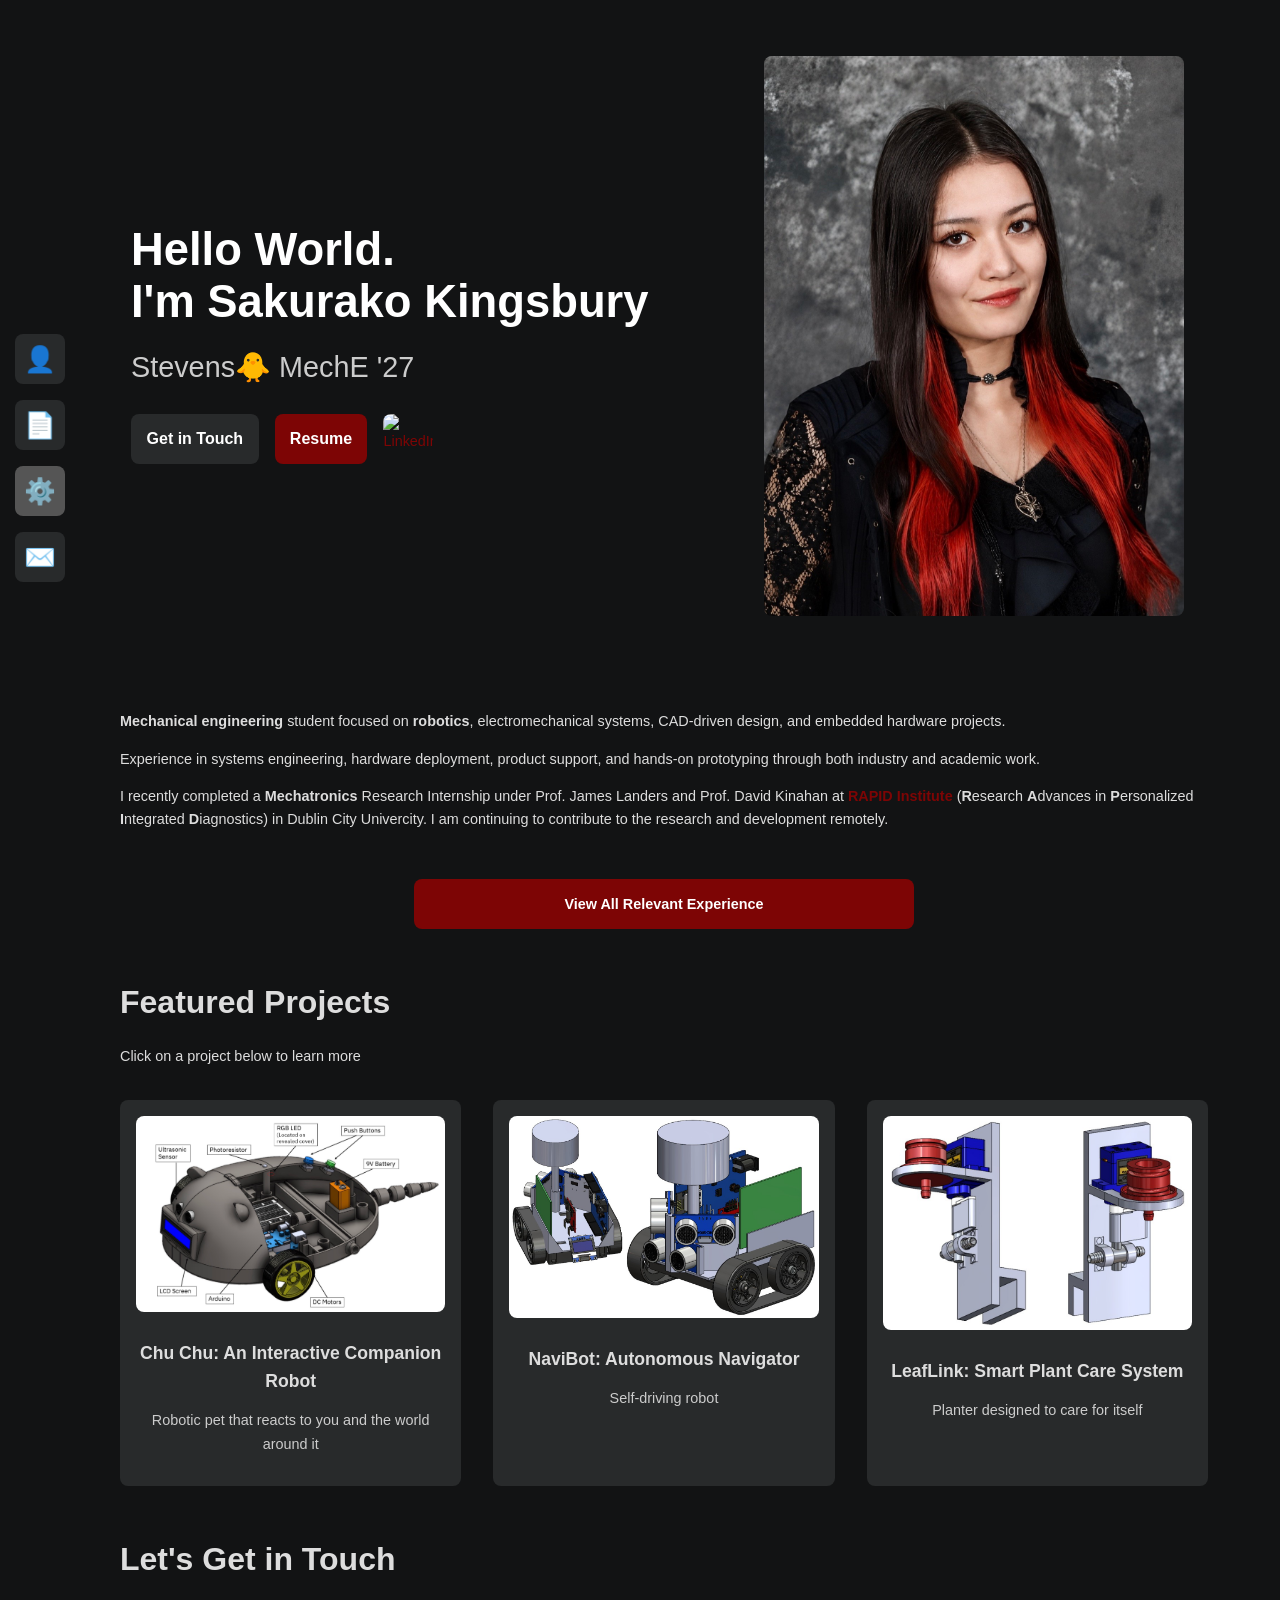
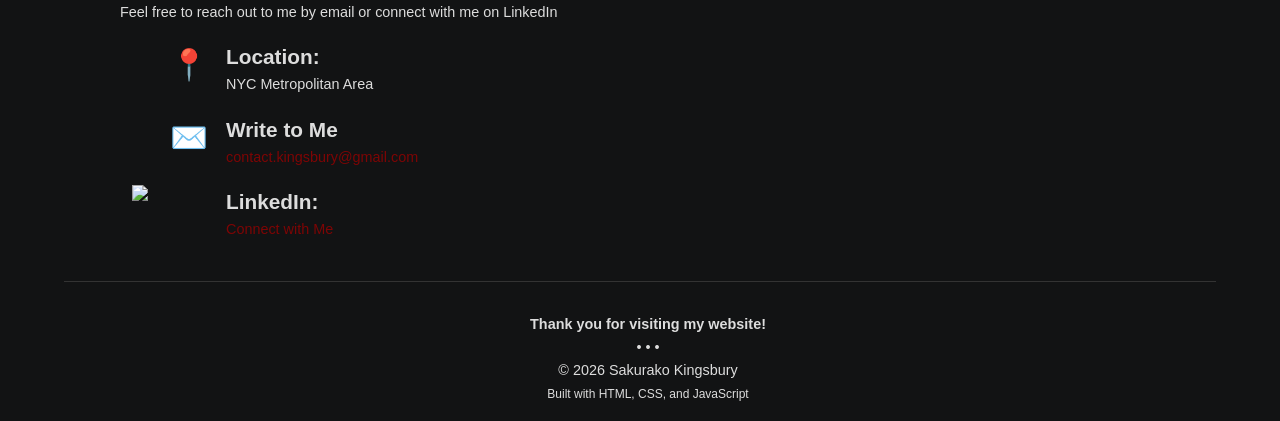
==== index.html @ 717cb5d2 "Revise internship details in index.html Updated internship description to reflect recent completion " ====
<!DOCTYPE html>

<html lang="en">
<head>
  <meta charset="UTF-8" />
  <meta name="viewport" content="width=device-width, initial-scale=1.0"/>
  <title>Sakurako Kingsbury | Portfolio</title>
  <meta name="description" content="Sakurako Kingsbury - Mechanical Engineering Student Portfolio. Projects, Resume, and Contact.">
  <link href="https://fonts.googleapis.com/css2?family=Lato:wght@400;700&display=swap" rel="stylesheet">
  <link rel="stylesheet" href="style.css?v=5">
  <link rel="icon" type="image/png" href="images/favicon.png">
</head>
<body>

<button class="hamburger" id="hamburger">☰</button>
  <nav class="sidebar" id="sidebar">
  <ul>
    <li><a href="#about"><span class="icon">👤</span><span class="label">About</span></a></li>
    <li><a href="experience.html"><span class="icon">📄</span><span class="label">Experience</span></a></li>
    <li><a href="#projects"><span class="icon">⚙️</span><span class="label">Featured Projects</span></a></li>
    <li><a href="#contact"><span class="icon">✉️</span><span class="label">Contact</span></a></li>
  </ul>
</nav>
  
<nav class="mobile-menu" id="mobileMenu">
  <ul>
    <li><a href="#about">About</a></li>
    <li><a href="experience.html">Experience</a></li>
    <li><a href="#projects">Featured Projects</a></li>
    <li><a href="#contact">Contact</a></li>
  </ul>

    <div class="mobile-menu-footer">
      <a href="images/Sakurako Kingsbury Resume.pdf" target="_blank" class="button primary mobile-resume-link">Resume</a>      
      <a href="https://www.linkedin.com/in/sakurakokingsbury/" class="linkedin-button" target="_blank" rel="noopener noreferrer" aria-label="LinkedIn"> <img src="https://uxwing.com/wp-content/themes/uxwing/download/brands-and-social-media/linkedin-app-white-icon.png" alt="LinkedIn">
      </a>  
    </div>
</nav> 

<header>
  <div class="container">
    <div class="header-content">
    <div class="header-left">
    <div class="nameblock">
        <h1 class="main-name">
          <span class="title-line title-line-1">Hello World.</span>
          <span class="title-line title-line-2">
            <span class="title-part-im">I'm Sakurako</span> <span class="title-part-kingsbury">Kingsbury</span>
          </span>
        </h1>
        <div class="subtitle">Stevens🐥 MechE '27</div>
     </div>
    
      <div class="buttons">
        <a href="#contact" class="button secondary">Get in Touch</a>
        <a href="images/Sakurako Kingsbury Resume.pdf" class="button primary" target="_blank">Resume</a>
        <a href="https://www.linkedin.com/in/sakurakokingsbury/" class="linkedin-button" target="_blank" aria-label="LinkedIn"> <img src="https://uxwing.com/wp-content/themes/uxwing/download/brands-and-social-media/linkedin-app-white-icon.png" alt="LinkedIn">
        </a>
        </div>
    </div>
    
          <div class="image-container">
        <img src="images/headshot.jpeg" alt="Photo of Sakurako" class="profile-photo">
      </div>
    
    </div>
    </div>

  </div>
</header>

<main>

  <div class="section-wrapper grey">
    <section id="about">
      <div class="container">
       <!--
        <h2>About</h2>
        -->
        <p class="intro">
          <strong>Mechanical engineering</strong> student focused on <strong>robotics</strong>, 
          electromechanical systems, CAD-driven design, and embedded hardware projects.
        </p>
        <p class="intro">
          Experience in systems engineering, hardware deployment, product support, and hands-on 
          prototyping through both industry and academic work.
        </p>
        <p class="intro">
          I recently completed a <strong>Mechatronics</strong> Research Internship under Prof. James Landers 
          and Prof. David Kinahan at
          <a href="https://www.dcu.ie/rapid"
               target="_blank"
                rel="noopener noreferrer">
               <strong>RAPID Institute</strong> 
             </a>
           (<strong>R</strong>esearch <strong>A</strong>dvances in 
          <strong>P</strong>ersonalized <strong>I</strong>ntegrated <strong>D</strong>iagnostics)
          in Dublin City Univercity. I am continuing to contribute to the research and development remotely. 
        </p>
        
        <div class="intro-button-wrapper">
          <a href="experience.html" class="button tertiary">
            View All Relevant Experience
          </a>
        </div>
        
      </div>
    </section>
  </div>

  <div class="section-wrapper red">
    <section id="projects">
      <div class="container">
        <h2>Featured Projects</h2>
        <p>Click on a project below to learn more</p>
        <div class="project-grid">
          <a class="project-item" href="projects/chuchu.html">
            <img src="images/pet assembly.jpeg" alt="Interactive Robotic Pet">
            <h3>Chu Chu: An Interactive Companion Robot</h3>
            <p>Robotic pet that reacts to you and the world around it</p>
          </a>
          <a class="project-item" href="projects/navibot.html">
            <img src="images/navi assembly.jpg" alt="Autonomous Navigation Robot">
            <h3>NaviBot: Autonomous Navigator</h3>
            <p>Self-driving robot</p>
          </a>
          <a class="project-item" href="projects/leaflink.html">
            <img src="images/plant assembly.jpg" alt="Automatic Plant Watering System">
            <h3>LeafLink: Smart Plant Care System</h3>
            <p>Planter designed to care for itself</p>
          </a>
        </div>
      </div>
    </section>
  </div>

<div class="section-wrapper red">
  <section id="contact">
    <div class="container">
      <h2>Let's Get in Touch</h2>
      <p>Feel free to reach out to me by email or connect with me on LinkedIn</p>
      <div class="contact-wrapper">
        <div class="contact-info">
          <div class="contact-item">
            <span class="contact-icon">📍</span>
            <div>
              <strong>Location: </strong><br>
              NYC Metropolitan Area
            </div>
          </div>
          <div class="contact-item">

            <span class="contact-icon">✉️</span>
            <div>
              <strong>Write to Me</strong><br>
             <a href="mailto:contact.kingsbury@gmail.com">
                contact.kingsbury@gmail.com
              </a>
            </div>
          </div>
          <div class="contact-item">
            <span class="contact-icon">
              <a href="https://www.linkedin.com/in/sakurakokingsbury/"
                target="_blank"
                rel="noopener noreferrer"
                aria-label="LinkedIn">
               <img 
                 src="https://uxwing.com/wp-content/themes/uxwing/download/brands-and-social-media/linkedin-app-white-icon.png"
                 alt="LinkedIn"
                 style="height: 27px; width: auto; vertical-align: middle;">
             </a>
           </span>

           <div>
             <strong>LinkedIn: </strong><br>
             <a href="https://www.linkedin.com/in/sakurakokingsbury/"
               target="_blank"
                rel="noopener noreferrer">
               Connect with Me
             </a>
           </div>
         </div>
          
        </div> <!-- ✅ CLOSE .contact-info properly -->

        <!--
        <form action="https://formspree.io/f/xrbkwzpn" method="POST">
          <label>
            Your Name:
            <input type="text" name="name" placeholder="Your Name" required>
          </label>
          <label>
            Your Email:
            <input type="email" name="email" placeholder="Your Email" required>
          </label>
          <label>
            Message:
            <textarea name="message" rows="5" placeholder="Write your message here..." required></textarea>
          </label>
          <button type="submit">Send Message</button>
        </form>
        -->
      </div>
    </div>
  </section>
</div>

</main>

<footer>
<!--
  <a href="https://www.linkedin.com/in/sakurakokingsbury/"
     target="_blank"
     aria-label="LinkedIn"
     style="display: inline-block; margin-bottom: 0.5rem;">
    <img src="https://uxwing.com/wp-content/themes/uxwing/download/brands-and-social-media/linkedin-app-white-icon.png"
         alt="LinkedIn"
         style="height: 32px; width: auto; vertical-align: middle;">
  </a>
  -->
  <p><strong>Thank you for visiting my website!</strong></p>
  <p> • • • </p>
  <p>© 2026 Sakurako Kingsbury</p>
  <p><small>Built with HTML, CSS, and JavaScript</small></p>
</footer>

<script>
document.addEventListener("DOMContentLoaded", function() {
  const sections = document.querySelectorAll("section");
  const navLinks = document.querySelectorAll(".sidebar a");

  function activateNavLink() {
    let index = sections.length;

    while (--index >= 0) {
      if (window.scrollY + 200 >= sections[index].offsetTop) {
        navLinks.forEach((link) => link.classList.remove("active"));
        const id = sections[index].getAttribute("id");
        const activeLink = document.querySelector(`.sidebar a[href="#${id}"]`);
        if (activeLink) activeLink.classList.add("active");
        break;
      }
    }
  }

  activateNavLink();
  window.addEventListener("scroll", activateNavLink);
});
  
</script>
<script>
  const mobileMenu = document.getElementById('mobileMenu');
  const hamburgerBtn = document.getElementById('hamburger');

  function closeMobileMenu() {
    mobileMenu.classList.remove('active');
    hamburgerBtn.innerHTML = '☰';
  }

  function openMobileMenu() {
    mobileMenu.classList.add('active');
    hamburgerBtn.innerHTML = '✕';
  }

  hamburgerBtn.addEventListener('click', (e) => {
    e.stopPropagation();

    if (mobileMenu.classList.contains('active')) {
      closeMobileMenu();
    } else {
      openMobileMenu();
    }
  });

  const menuLinks = mobileMenu.querySelectorAll('a');
  menuLinks.forEach(link => {
    link.addEventListener('click', closeMobileMenu);
  });

  document.addEventListener('click', closeMobileMenu);

  mobileMenu.addEventListener('click', (e) => {
    e.stopPropagation();
  });
</script>

  <!--
<script>
  const resumeToggle = document.querySelector('.resume-toggle');
  const moreExperience = document.getElementById('more-experience');
  const toggleText = document.querySelector('.resume-toggle-text');

  if (resumeToggle && moreExperience && toggleText) {
    resumeToggle.addEventListener('click', () => {
      const isHidden = moreExperience.hasAttribute('hidden');

      if (isHidden) {
        moreExperience.removeAttribute('hidden');
        resumeToggle.setAttribute('aria-expanded', 'true');
        toggleText.textContent = 'Show less experience';
      } else {
        moreExperience.setAttribute('hidden', '');
        resumeToggle.setAttribute('aria-expanded', 'false');
        toggleText.textContent = 'Show more experience';
      }
    });
  }
</script>
  -->
  
</body>
</html>
---- style.css ----
:root {
  --red: #7D0505;
  --red-dark: #5D0505;
  --gray-dark: #121314;
  --gray: #333;
  --gray-light: #555;
  --link: #7D0505;
  --link-hover: #590707;
  --radius: 0.5rem;
  --layout-collapse: 630px;
}
 
* {
  box-sizing: border-box;
}

body {
  font-family: Arial, sans-serif;
  margin: 0;
  padding: 0;
  font-size: 0.9rem;
  line-height: 1.6;
  background-color: var(--gray-dark);
  color: #ddd;
  overflow-x: hidden;
}

p,
li,
.contact-item,
.resume-item,
.project-item p,
section p,
section li {
  font-size: 0.9rem;
  line-height: 1.6;
}

.intro {
  font-size: 0.9rem;
  line-height: 1.6;
  color: #ddd;
}

img {
  border: none;
  max-width: 100%;
}

/* Sidebar */
.sidebar {
  position: fixed;
  top: 0;
  left: 10px;
  width: 60px;
  height: 100vh;
  background-color: transparent;
  padding-top: 1rem;
  display: flex;
  flex-direction: column;
  align-items: center;
  justify-content: center;
  z-index: 1000;
}

.sidebar ul {
  list-style: none;
  padding: 0;
  margin: 0;
  width: 100%;
}

.sidebar li {
  width: 100%;
  margin: 1rem 0;
}

.sidebar a {
  display: flex;
  align-items: center;
  justify-content: flex-start;
  width: 50px;
  height: 50px;
  margin: 1rem auto;
  padding: 0;
  background-color: #282a2b;
  border-radius: var(--radius);
  font-size: 1.6rem;
  text-decoration: none;
  color: white;
  overflow: hidden;
  transition: width 0.3s ease, background-color 0.4s ease;
}

.sidebar a .icon {
  width: 50px;
  min-width: 50px;
  height: 50px;
  display: flex;
  align-items: center;
  justify-content: center;
}

.sidebar a .label {
  opacity: 0;
  visibility: hidden;
  font-size: 1.1rem !important;
  color: #ddd !important;
  white-space: nowrap;
  margin-right: 1.25rem;
  transition: opacity 0.2s ease, visibility 0.2s ease;
}

.sidebar a:hover,
.sidebar a.active:hover {
  width: max-content;
  min-width: 180px;
  background-color: var(--gray);
}

.sidebar a:hover .label,
.sidebar a.active:hover .label {
  opacity: 1;
  visibility: visible;
}

.sidebar a.active {
  background-color: var(--gray-light);
}

/* Mobile menu */
.hamburger {
  display: none;
  position: fixed;
  top: 10px;
  right: 10px;
  z-index: 3000;
  background: none;
  border: none;
  color: white;
  font-size: 2rem;
  cursor: pointer;
}

.mobile-menu {
  position: fixed;
  top: 0;
  right: 0;
  height: 100vh;
  width: min(55vw, 370px);
  overflow-x: hidden;

  padding: 5rem 2rem 2rem 2rem;

  background-color: #212324;
  color: #ddd;

  z-index: 2500;

  transform: translateX(100%);
  visibility: hidden;
  transition: transform 0.3s ease, visibility 0.3s ease;

  display: flex;
  flex-direction: column;
}

.mobile-menu.active {
  transform: translateX(0);
  visibility: visible;
}

.mobile-menu ul {
  list-style: none;
  margin: 0;
  padding: 0;
}

.mobile-menu li {
  border-bottom: 2px solid #000000;
}

.mobile-menu li:last-child {
  border-bottom: none;
}

.mobile-menu a {
  display: block;
  padding: 1rem 0;
  color: #ddd;
  text-decoration: none;
  
  font-size: clamp(0.9rem, 4vw, 1.4rem);
  font-weight: 600;
  letter-spacing: 0.04rem;
  
  white-space: normal;
  overflow-wrap: break-word;
}

.mobile-menu a:hover {
  color: #B8B8B8;
}

.mobile-menu-footer .mobile-resume-link {
  display: inline-flex;
  align-items: center;
  justify-content: center;

  height: 32px;
  min-height: 32px;
  padding: 0 0.7rem; 
  margin: 0;

  font-size: 0.8rem;
  font-weight: 600;
  line-height: 1;

  border-radius: var(--radius);
}

.mobile-menu-footer .linkedin-button {
  width: 32px;
  height: 32px;
  min-width: 32px;
  flex: 0 0 32px;
  margin: 0;
  padding: 0;
  
  display: inline-flex;
  align-items: center;
  justify-content: center;
}

.mobile-menu-footer .linkedin-button img {
  width: 32px;
  height: 32px;
  display: block;
}

.mobile-menu-footer {
  justify-content: center;
  margin-top: 2rem;
  display: flex;
  align-items: center;
  gap: 0.5rem;
}

.mobile-menu-footer a:hover {
  color: #B8B8B8;
  background: transparent;
}

/* Layout */
.container {
  max-width: 1200px;
  margin: 0 auto;
  padding: 0 2rem 0 80px;
}

header {
  background: var(--gray-dark);
  color: #fff;
  padding: 2rem 0;
}

.header-content {
  display: grid;
  grid-template-areas:
    "name"
    "image"
    "buttons";
  gap: 2rem;
  align-items: center;
}

.nameblock {
  grid-area: name;
  --title-size: clamp(1.75rem, 3vw + 1rem, 3.15em);
  container-type: inline-size;
  container-name: title;
  max-width: 100%;
  min-width: 0;
}

.header-left {
  display: contents;
}

.main-name {
  font-size: var(--title-size);
  margin: 0;
  line-height: 1.15;
}

/* Default: safer 3-line title */
.title-part-im,
.title-part-kingsbury {
  display: block;
}

.title-line-2 {
  white-space: normal;
}

/* Large screens: 2-line title */
@media (min-width: 1170px) {
  .title-part-im,
  .title-part-kingsbury {
    display: inline;
  }

  .title-line-2 {
    white-space: nowrap;
  }
}

/* Wide two-column layout polish */
@media (min-width: 901px) {
  header .buttons .button {
    height: 50px;
    padding: 0 1.4rem;
    font-size: 1rem;
  }

  header .linkedin-button {
    width: 50px;
    height: 50px;
    min-width: 50px;
    flex: 0 0 50px;
  }

  header .linkedin-button img {
    width: 50px;
    height: 50px;
  }
}

/* Stacked single-column: always two lines */
@media (max-width: 630px) {
  .title-part-im,
  .title-part-kingsbury {
    display: inline;
  }

  .title-line-2 {
    white-space: normal;
  }
}

header .header-left .buttons {
  margin-top: 0;
}

.subtitle {
  font-size: clamp(0.1rem, 1.5vw + 0.65rem, 2em);
  color: #ccc;
  margin-top: 1rem;
  margin-bottom: clamp(1rem, 3vw, 1.5rem);
}

.image-container {
  grid-area: image;
  display: flex;
  justify-content: center;
  min-width: 0;
  width: 100%;
}

.profile-photo {
  width: min(420px, 100%);
  height: auto;
  object-fit: contain;
  display: block;
  border-radius: var(--radius);
}

/* Buttons */
.buttons {
  grid-area: buttons;
  display: flex;
  align-items: center;
  justify-content: flex-start;
  gap: 1rem;
  flex-wrap: nowrap;
  width: 100%;
}

.button {
  text-decoration: none;
  border-radius: var(--radius);
  font-weight: 600;
  transition: background 0.3s, color 0.3s;
}

.buttons .button {
  height: 50px;
  width: auto;
  min-width: fit-content;
  flex: 0 0 auto;
  padding: 0 1.4rem;
  display: flex;
  align-items: center;
  justify-content: center;
  white-space: nowrap;
}

header .buttons {
  gap: clamp(0.5rem, 2vw, 1rem);
}

header .buttons .button {
  height: clamp(40px, 5vw + 24px, 50px);
  padding: 0 clamp(0.5rem, 1.2vw, 1.4rem);
  font-size: clamp(0.75rem, 1.5vw + 0.5rem, 1rem);
}

header .linkedin-button {
  width: clamp(40px, 5vw + 24px, 50px);
  height: clamp(40px, 5vw + 24px, 50px);
  min-width: clamp(40px, 5vw + 24px, 50px);
  flex: 0 0 clamp(40px, 5vw + 24px, 50px);
}

header .linkedin-button img {
  width: clamp(40px, 5vw + 24px, 50px);
  height: clamp(40px, 5vw + 24px, 50px);
}

.button.primary {
  background: var(--red);
  color: #fff;
}

.button.primary:hover {
  background: var(--red-dark);
}

.button.secondary {
  background: #282a2b;
  color: #fff;
}

.button.secondary:hover {
  background: #1a1b1c;
}

.linkedin-button {
  width: 50px;
  height: 50px;
  min-width: 50px;
  flex: 0 0 50px;
  display: flex;
  align-items: center;
  justify-content: center;
  padding: 0;
  margin: 0;
  border-radius: var(--radius);
  background: transparent;
}

.linkedin-button img {
  width: 50px;
  height: 50px;
  display: block;
  border-radius: var(--radius);
}

.linkedin-button:hover {
  background: #383232;
}

.button.tertiary {
  background: var(--red);
  color: #fff;
  
  display: flex;
  align-items: center;
  justify-content: center;
  
  width: 100%;
  max-width: 500px;
  
  min-height: 50px;
  padding: 0rem 1.3rem;
  
  margin: 3rem auto 0 auto;
  text-align: center;
}

.button.tertiary:hover {
  background: var(--red-dark);
}

/* Contact */
.contact-wrapper {
  display: flex;
  justify-content: center;
  align-items: flex-start;
  gap: 2rem;
  flex-wrap: wrap;
  max-width: 1000px;
  margin: 0 auto;
}

.contact-info {
  flex: 1 1 auto;
  display: flex;
  flex-direction: column;
  gap: 1rem;
}

.contact-item {
  display: flex;
  align-items: flex-start;
  gap: 0.75rem;
  color: #ddd;
}

.contact-item strong {
  font-size: 1.3rem;
}

.contact-icon {
  width: 50px;
  min-width: 50px;
  flex-shrink: 0;
  font-size: 1.9rem;
  text-align: center;
  display: flex;
  justify-content: center;
}

.contact-icon a {
  display: block;
}

.contact-icon img {
  width: 32px;
  height: 32px;
  display: block;
  margin: 0 auto;
}

#contact form {
  flex: 1 1 500px;
  display: flex;
  flex-direction: column;
  gap: 1rem;
  max-width: 550px;
  padding-right: 1rem;
}

#contact form label {
  display: flex;
  flex-direction: column;
  font-weight: 500;
}

#contact form input,
#contact form textarea {
  width: 100%;
  padding: 0.75rem;
  border: 1.5px solid var(--red);
  border-radius: var(--radius);
  font-size: 1.2rem;
  background: #191818;
  color: #eee;
}

#contact form button {
  width: fit-content;
  padding: 0.75rem 1.5rem;
  background: var(--red);
  color: white;
  border: none;
  border-radius: var(--radius);
  font-weight: 600;
  cursor: pointer;
  transition: background 0.3s;
  font-size: 1.1rem;
}

#contact form button:hover {
  background: var(--red-dark);
}

#contact h2 {
  font-size: 2rem;
}

#contact p {
  margin-bottom: 1rem;
}

/* Links */
a {
  color: var(--link);
  text-decoration: none;
}

a:hover {
  color: var(--link-hover);
}

/* Resume */
.resume-container {
  display: flex;
  flex-wrap: wrap;
}

.resume-column {
  flex: 1 1 400px;
}

.resume-item {
  position: relative;
  padding-left: 1.5rem;
  border-left: 2px solid #000;
  margin-bottom: 2rem;
}

.resume-item::before {
  content: "";
  position: absolute;
  left: -0.45rem;
  top: 0.3rem;
  width: 0.75rem;
  height: 0.75rem;
  background: #000;
  border-radius: 50%;
}

.resume-item h4 {
  margin: 0;
  font-size: 1.4rem;
  font-weight: bold;
}

.resume-date {
  display: block;
  font-weight: 500;
  margin: 0.2rem 0;
  color: #aaa;
}

.resume-item em {
  display: block;
  margin-bottom: 0.5rem;
  font-style: italic;
  color: #bbb;
}

.resume-item ul {
  padding-left: 1.2rem;
  margin: 0;
}

.resume-item ul li {
  margin-bottom: 0.3rem;
}

.resume-toggle {
  flex: 0 0 100%;
  width: 100%;
  margin: 1rem 0;
  padding: 0.85rem 1.25rem;
  border-radius: var(--radius);
  display: flex;
  align-items: center;
  justify-content: center;
  text-align: center;
  cursor: pointer;
  font-size: 1.1rem;
  color: #ccc;
  background: rgba(25, 24, 24, 0.6);
  backdrop-filter: blur(6px);
  -webkit-backdrop-filter: blur(6px);
  border: 1px solid rgba(255,255,255,0.08);
}

.resume-toggle:hover {
  background: rgba(25, 24, 24, 0.8);
  color: #fff;
}

.resume-toggle-arrow {
  display: inline-block;
  transition: transform 0.25s ease;
}

.resume-toggle[aria-expanded="true"] .resume-toggle-arrow {
  transform: rotate(180deg);
}

.resume-extra {
  margin-top: 1.5rem;
}

.resume-extra[hidden] {
  display: none;
}

/* Projects */
.project-grid {
  display: grid;
  grid-template-columns: repeat(3, minmax(250px, 1fr));
  gap: 2rem;
  margin-top: 2rem;
}

@media (max-width: 900px) {
  .project-grid {
    grid-template-columns: repeat(2, minmax(250px, 1fr));
  }
}

@media (max-width: 630px) {
  .project-grid {
    grid-template-columns: 1fr;
  }
}

.project-item {
  display: block;
  color: #ddd;
  text-decoration: none;
  background-color: #282a2b;
  border-radius: var(--radius);
  padding: 1rem;
  text-align: center;
  transition: transform 0.3s, box-shadow 0.3s;
}

.project-item:hover {
  transform: translateY(-5px);
  box-shadow: 0 4px 10px rgba(0,0,0,0.6);
  color: #B8B8B8;
}

.project-item img,
.project-item video {
  max-width: 100%;
  height: auto;
  border-radius: var(--radius);
  margin-bottom: 0.75rem;
}

.project-item h3 {
  margin: 0.5rem 0 0.3rem 0;
  font-size: 1.1rem;
}

.project-item p {
  color: #ccc;
}

/* Sections */
section#about,
section#projects,
section#resume,
section#contact {
  background-color: var(--gray-dark);
}

section {
  width: 100%;
  padding: 1.5rem 0;
}

section > .container {
  background: transparent;
}

h2 {
  font-size: 2rem;
  margin: 0 0 1rem 0;
  font-weight: 700;
}

/* Background page */
#background {
  padding-top: 6rem;
}

#background .back-button-wrapper {
  position: fixed;
  top: 2rem;
  left: 90px;
  z-index: 2000;
}

/* Background page back button */
#background .project-back-button {
  display: inline-flex;
  align-items: center;
  justify-content: center;

  background-color: #282a2b;
  color: #ddd;

  padding: 0.75rem 1.2rem;

  border-radius: var(--radius);
  text-decoration: none;

  width: fit-content;
  white-space: nowrap;
}

/* Footer */
footer {
  position: relative;
  text-align: center;
  padding: 2rem 0rem 1rem 1rem;
  margin-top: 1rem;
  line-height: 1;
}

footer p {
  margin: 0;
}

footer::before {
  content: "";
  position: absolute;
  top: 0;
  left: 5%;
  width: 90%;
  height: 1px;
  background: #333;
}

/* Medium screens */
@media (max-width: 975px) {
  #contact form {
    max-width: 100%;
    padding: 0 1rem;
  }
}

/* Collapsed layout — stacked header, hamburger nav */
@media (max-width: 630px) {
  .sidebar {
    display: none;
  }

  .hamburger {
    display: block !important;
  }

  .container {
    width: 100%;
    padding-left: 1rem;
    padding-right: 1rem;
  }

  .header-content {
    grid-template-columns: unset;
    grid-template-areas:
      "name"
      "image"
      "buttons";
    gap: 2rem;
    align-items: center;
  }

  .profile-photo {
    width: min(360px, 82%);
  }

  .buttons {
    justify-content: center;
  }

  .image-container {
    justify-content: center;
    align-self: auto;
  }

  #background .back-button-wrapper {
    left: 1rem;
  }
}

/* Mobile */
@media (max-width: 790px) {
  .buttons {
    gap: 0.5rem;
  }

  .buttons .button {
    height: 46px;
    padding: 0 1rem;
    font-size: 0.9rem;
  }

  .linkedin-button {
    width: 46px;
    height: 46px;
    min-width: 46px;
    flex-basis: 46px;
  }

  .linkedin-button img {
    width: 46px;
    height: 46px;
  }

  .button.tertiary {
    width: 100%;
    min-height: 50px;
    padding: 0rem 1rem;
  }

  .contact-wrapper {
    align-items: stretch;
  }

  .contact-info {
    flex-basis: auto;
  }

  #contact form {
    max-width: 100%;
  }

  #background .back-button-wrapper {
    top: 1rem;
  }
  
  #background .project-back-button {
    padding: 0.75rem 1.2rem;
    width: fit-content;
  }
}

/* Two-column header — photo on the right */
@media (min-width: 631px) {
  .header-left {
    display: flex;
    flex-direction: column;
    justify-content: center;
    grid-area: left;
    align-self: stretch;
    padding-top: 1rem;
    padding-left: clamp(0.4rem, 2vw, 0.7rem);
    padding-right: clamp(0.75rem, 2vw, 1.5rem);
    gap: 0;
    max-width: 100%;
    overflow: visible;
  }

  .header-content {
    grid-template-columns: 1fr 1fr;
    grid-template-areas:
      "left image"
      "left image";
    column-gap: clamp(1.5rem, 4vw, 4rem);
    align-items: center;
  }

  .header-content > * {
    min-width: 0;
  }

  .image-container {
    justify-content: flex-end;
    align-self: center;
    padding: clamp(0.75rem, 2vw, 1.5rem);
    box-sizing: border-box;
  }
}

/* Scale header buttons down as the title shrinks (750–630px) */
@media (min-width: 631px) and (max-width: 750px) {
  header .buttons .button {
    height: calc(38px + (100vw - 630px) * 0.0833);
    padding: 0 calc(0.55rem + (100vw - 630px) * 0.00708);
    font-size: calc(0.78rem + (100vw - 630px) * 0.001);
  }

  header .linkedin-button {
    width: calc(38px + (100vw - 630px) * 0.0833);
    height: calc(38px + (100vw - 630px) * 0.0833);
    min-width: calc(38px + (100vw - 630px) * 0.0833);
    flex: 0 0 calc(38px + (100vw - 630px) * 0.0833);
  }

  header .linkedin-button img {
    width: calc(38px + (100vw - 630px) * 0.0833);
    height: calc(38px + (100vw - 630px) * 0.0833);
  }
}

/* FORCE background back button sizing */
#background .project-back-button {
  display: inline-flex !important;
  align-items: center !important;
  justify-content: center !important;

  background-color: #282a2b !important;
  color: #ddd !important;

  padding: 0.75rem 1.2rem !important;

  min-height: 50px !important;

  font-size: 1rem !important;
  font-weight: 600 !important;

  border-radius: var(--radius) !important;

  text-decoration: none !important;

  width: fit-content !important;

  white-space: nowrap !important;

  box-sizing: border-box !important;
}
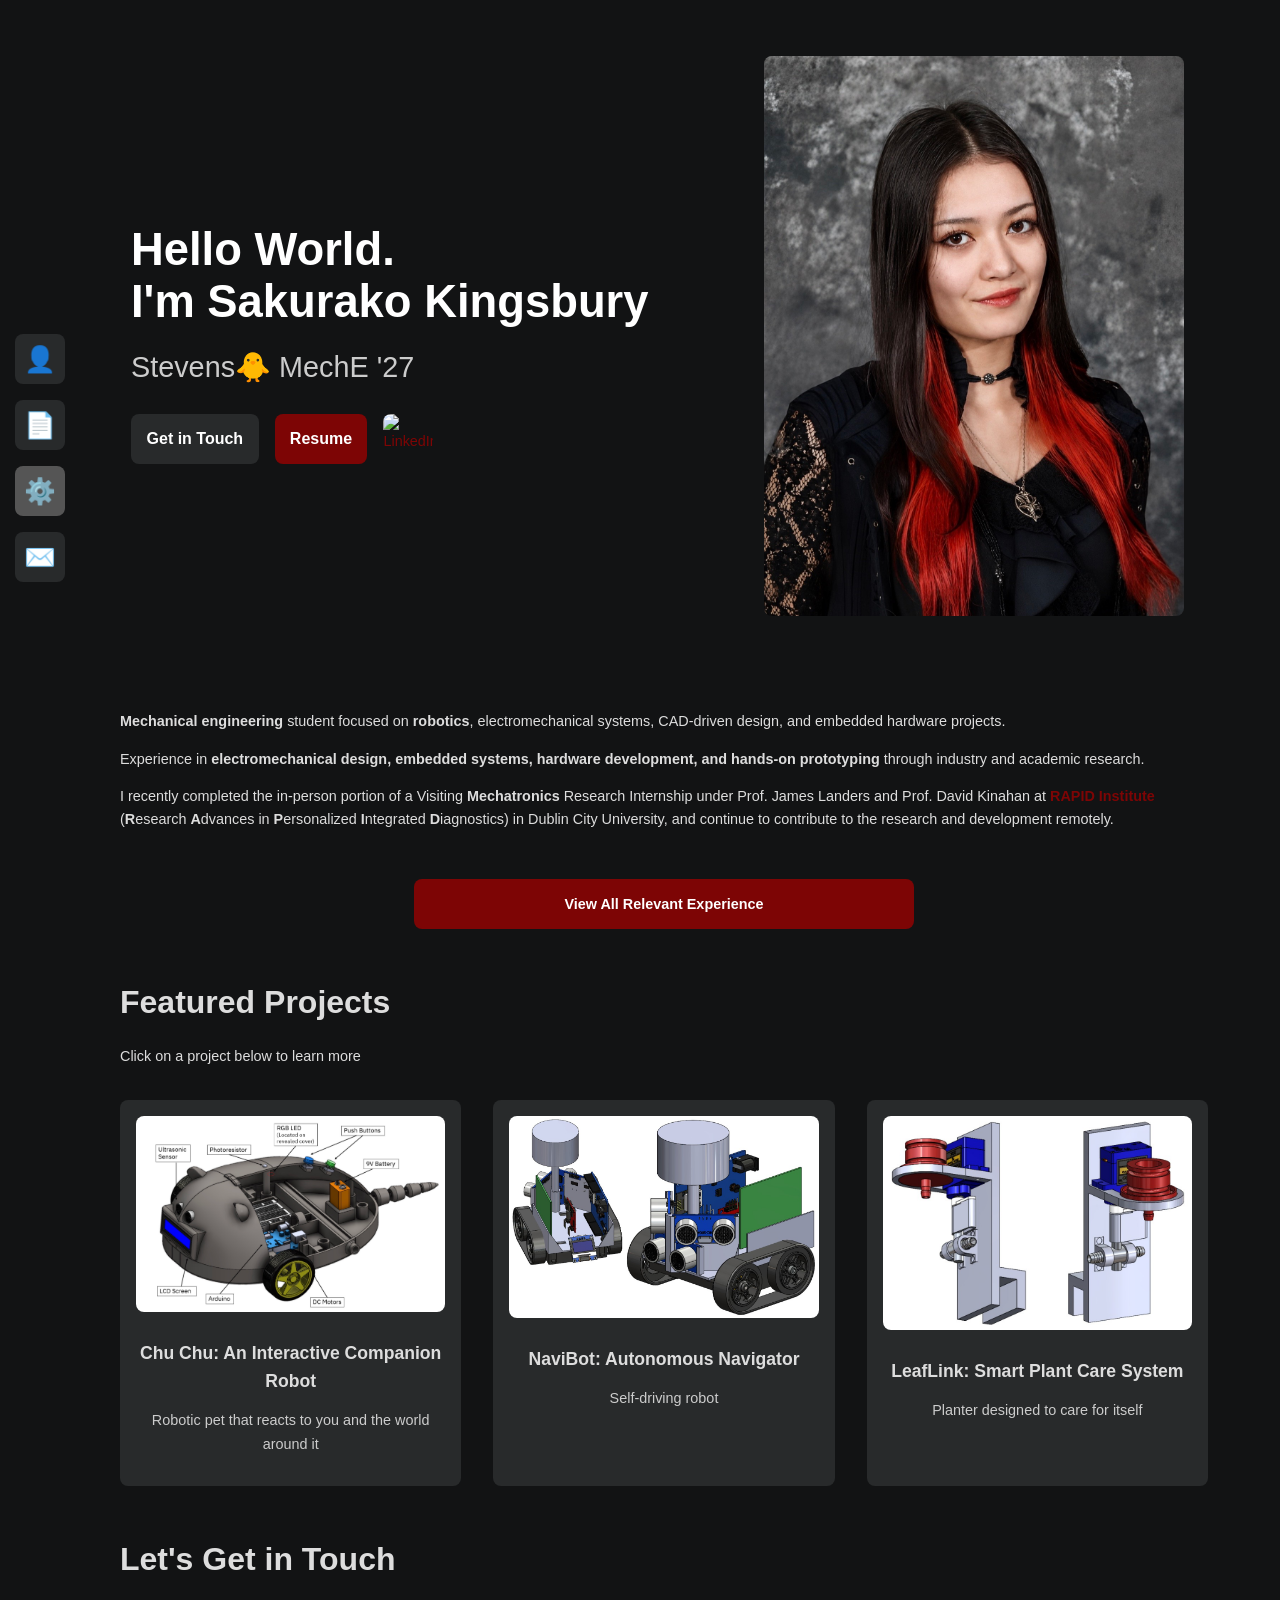
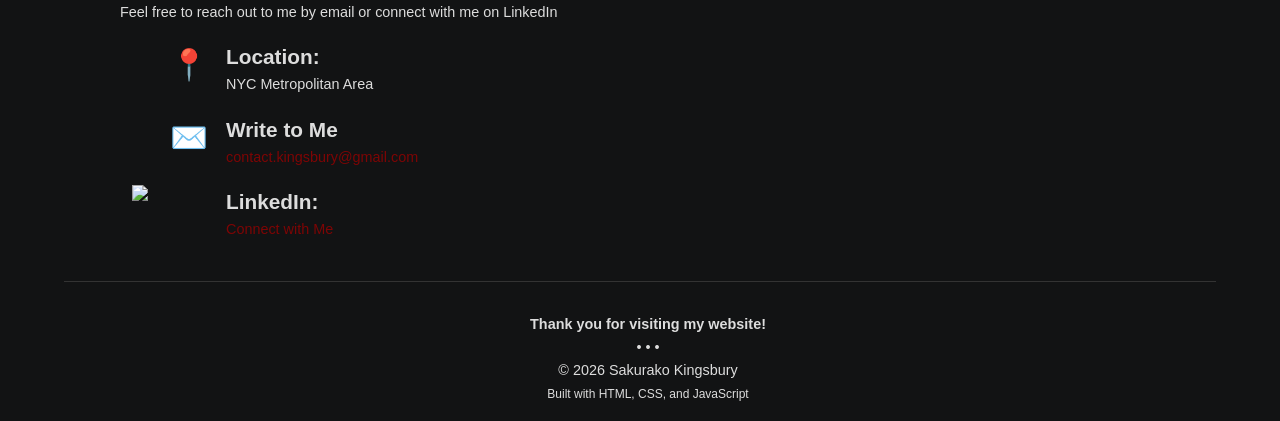
==== commit 22f44523: "Revise experience section in index.html Updated experience description to emphasize electromechanica" ====
--- a/index.html
+++ b/index.html
@@ -82,11 +82,11 @@
           electromechanical systems, CAD-driven design, and embedded hardware projects.
         </p>
         <p class="intro">
-          Experience in systems engineering, hardware deployment, product support, and hands-on 
-          prototyping through both industry and academic work.
+          Experience in <strong>electromechanical design, embedded systems, hardware development, 
+          and hands-on prototyping</strong> through industry and academic research.
         </p>
         <p class="intro">
-          I recently completed a <strong>Mechatronics</strong> Research Internship under Prof. James Landers 
+          I recently completed the in-person portion of a Visiting <strong>Mechatronics</strong> Research Internship under Prof. James Landers 
           and Prof. David Kinahan at
           <a href="https://www.dcu.ie/rapid"
                target="_blank"
@@ -95,7 +95,7 @@
              </a>
            (<strong>R</strong>esearch <strong>A</strong>dvances in 
           <strong>P</strong>ersonalized <strong>I</strong>ntegrated <strong>D</strong>iagnostics)
-          in Dublin City Univercity. I am continuing to contribute to the research and development remotely. 
+          in Dublin City University, and continue to contribute to the research and development remotely. 
         </p>
         
         <div class="intro-button-wrapper">
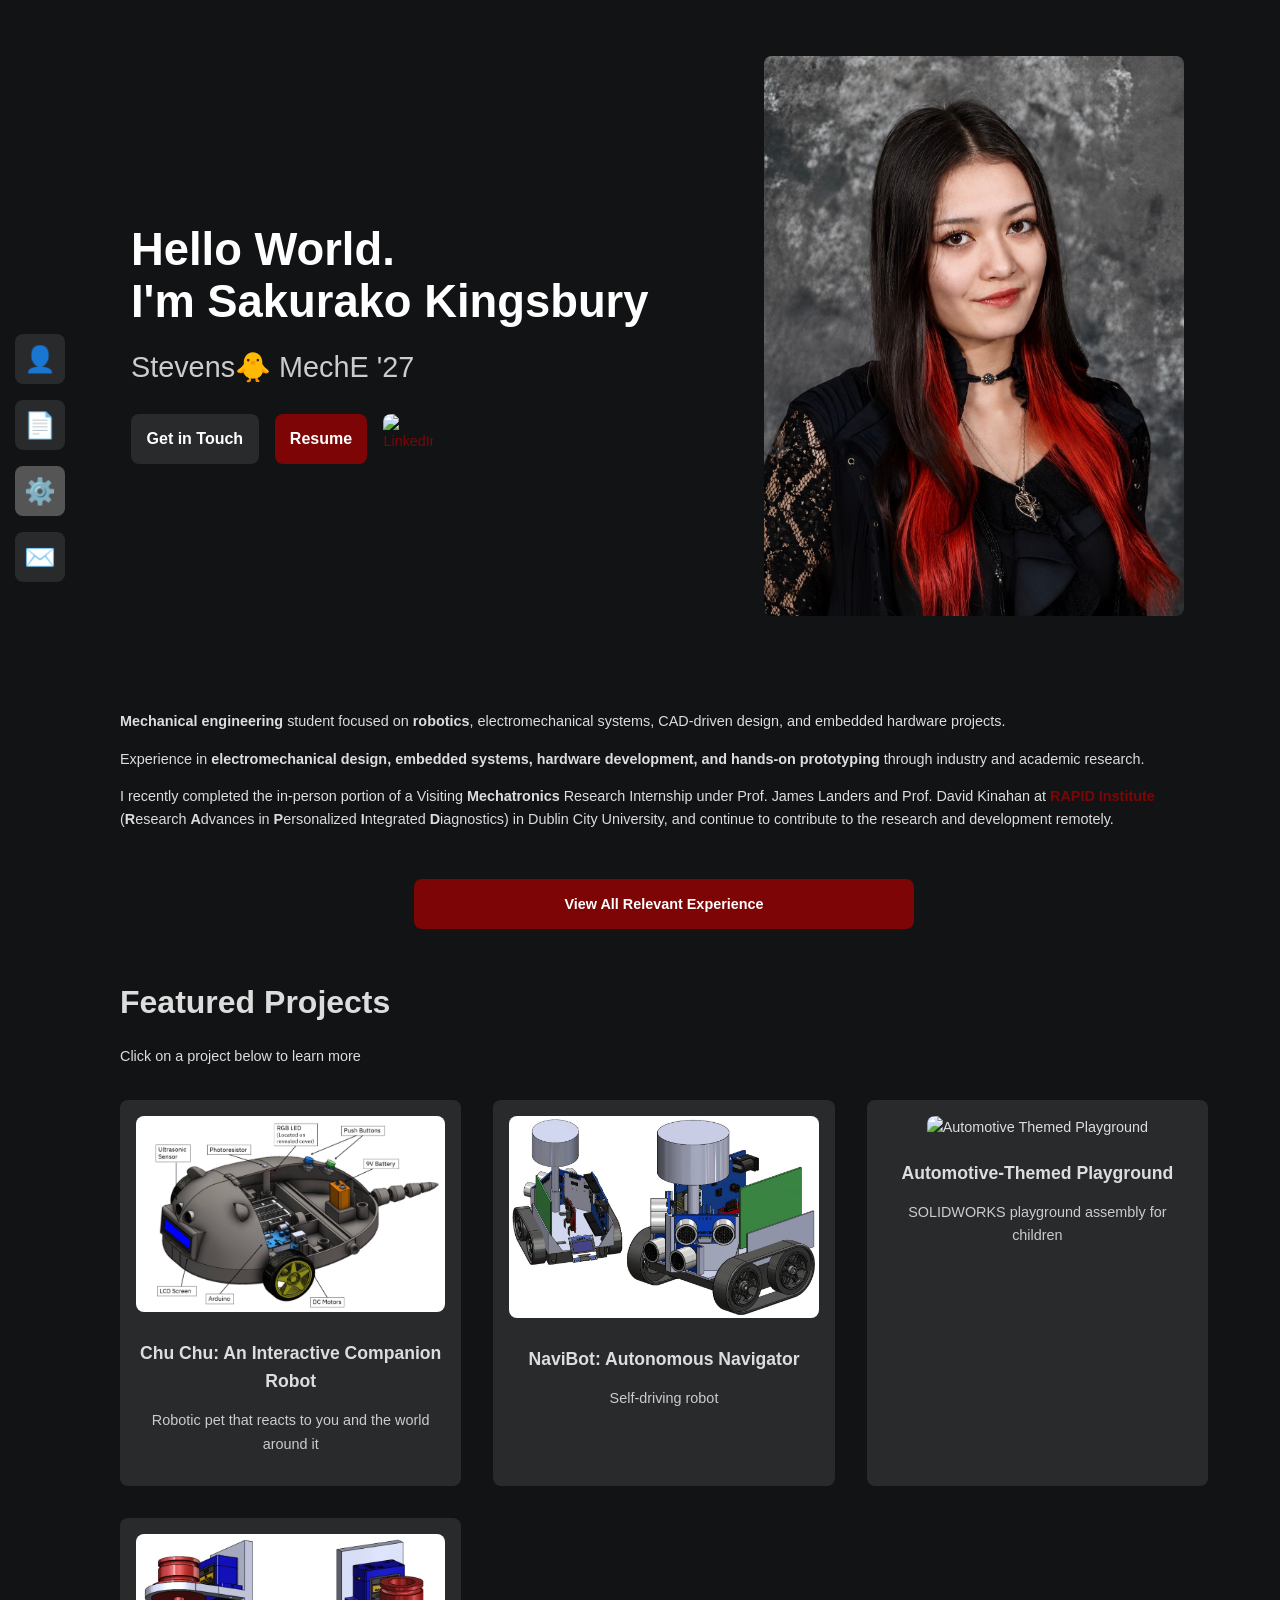
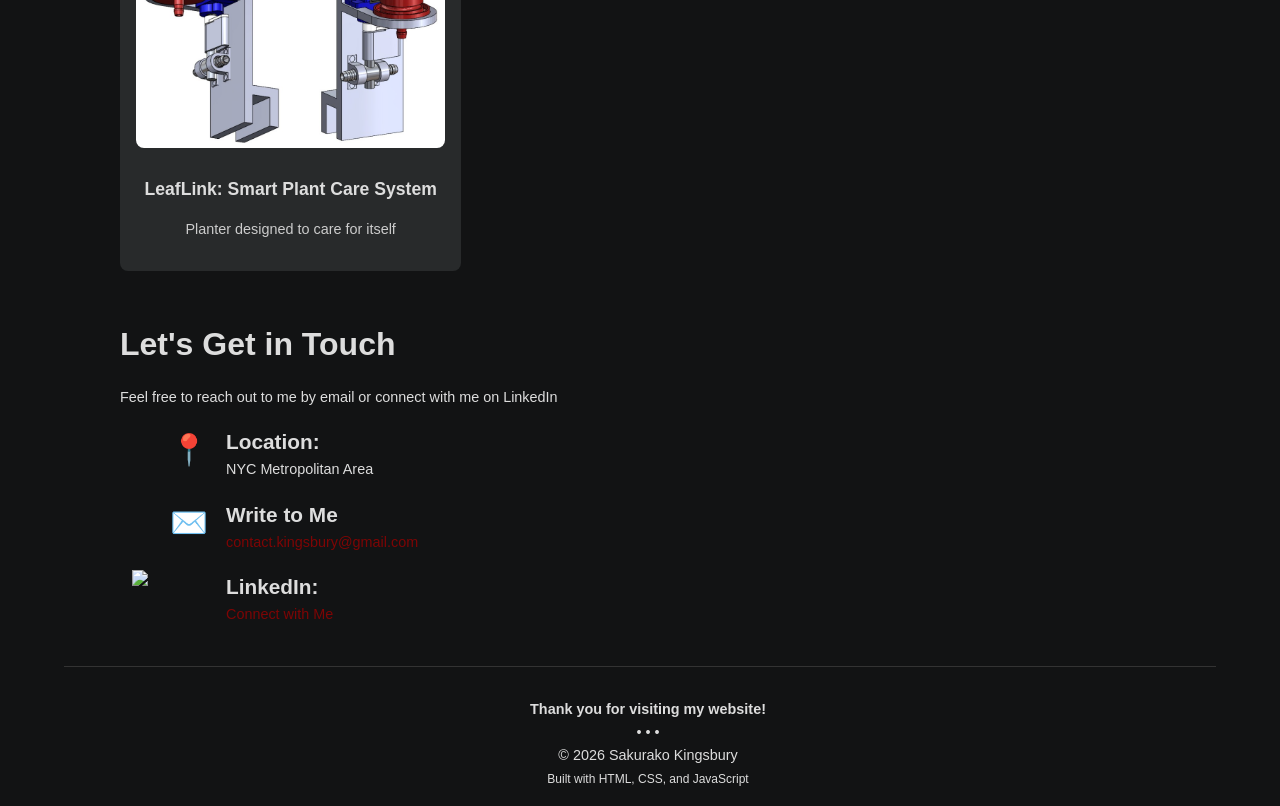
==== commit 2585b097: "Add Automotive-Themed Playground project section" ====
--- a/index.html
+++ b/index.html
@@ -124,6 +124,11 @@
             <h3>NaviBot: Autonomous Navigator</h3>
             <p>Self-driving robot</p>
           </a>
+          <a class="project-item" href="projects/automotive.html">
+            <img src="images/auto full.jpg" alt="Automotive Themed Playground">
+            <h3>Automotive-Themed Playground</h3>
+            <p>SOLIDWORKS playground assembly for children</p>
+          </a>
           <a class="project-item" href="projects/leaflink.html">
             <img src="images/plant assembly.jpg" alt="Automatic Plant Watering System">
             <h3>LeafLink: Smart Plant Care System</h3>
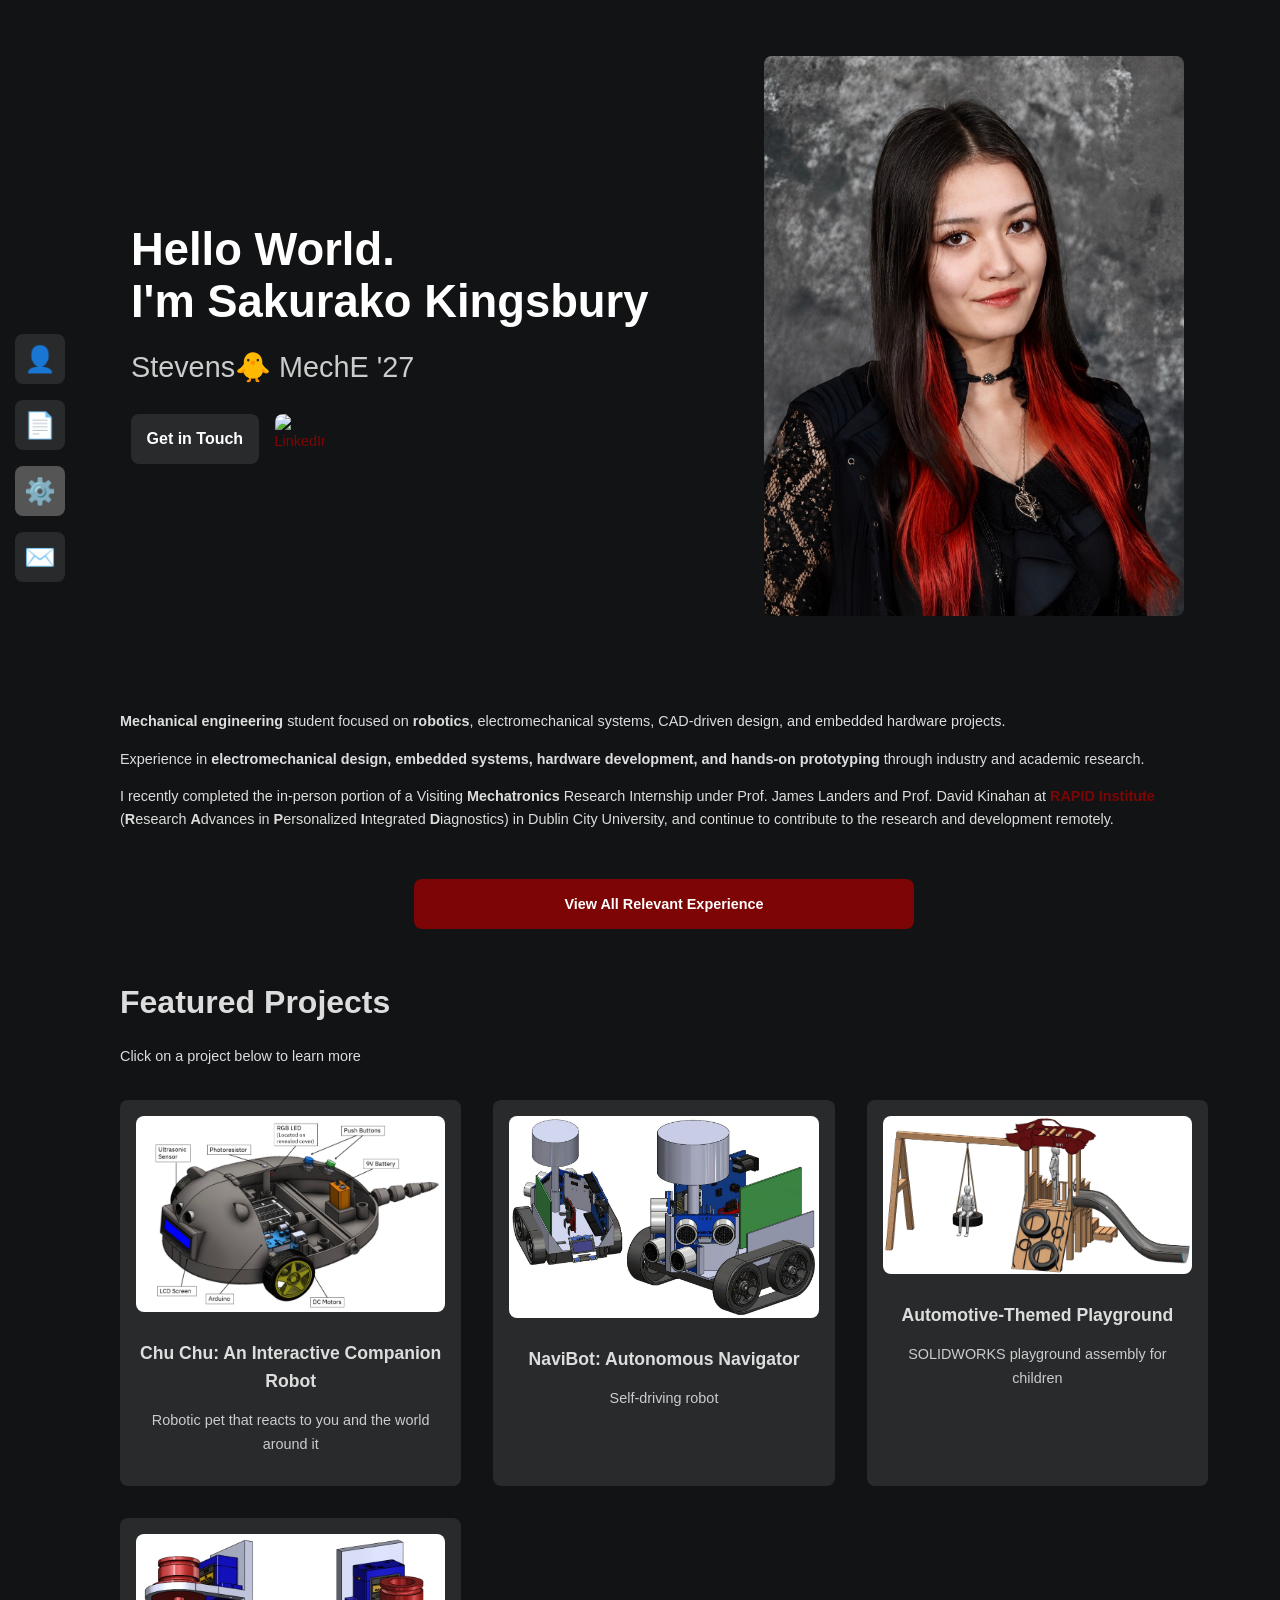
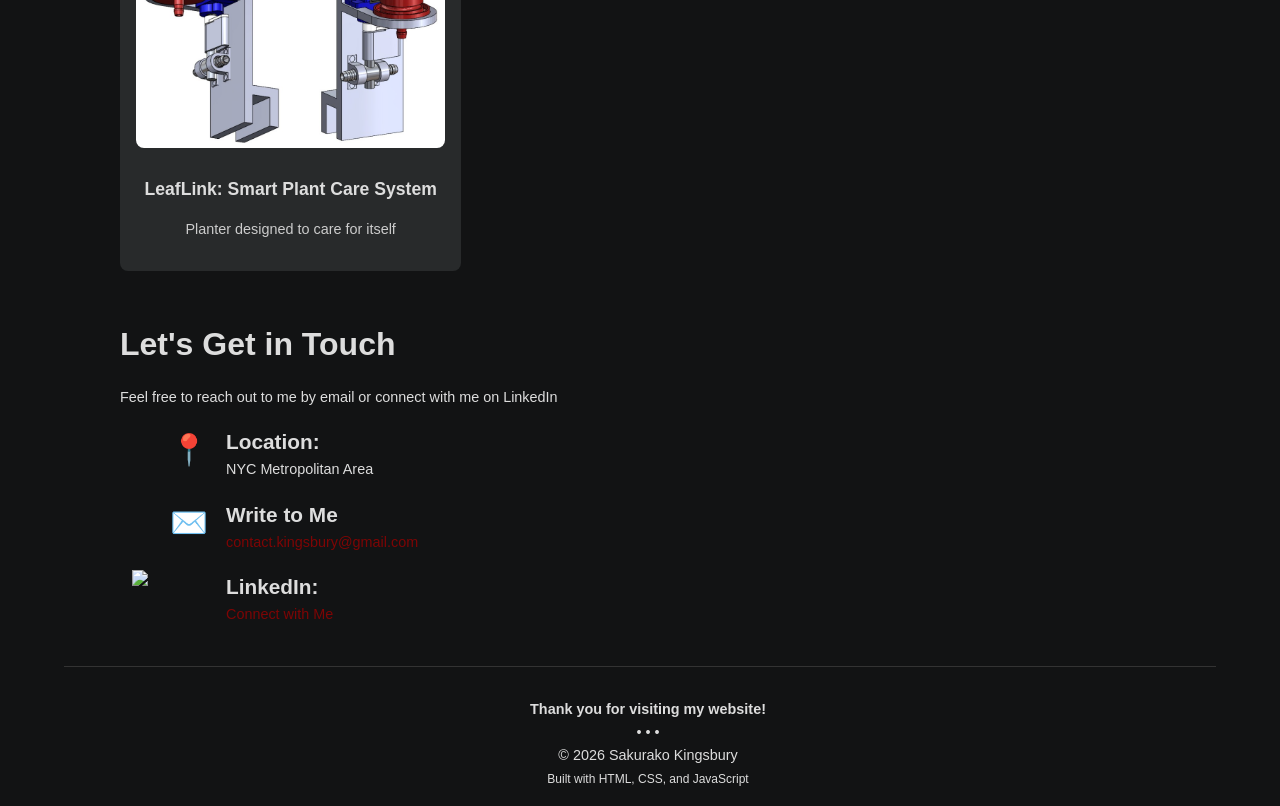
==== commit 702f62a0: "Update name display in index.html" ====
--- a/index.html
+++ b/index.html
@@ -45,7 +45,7 @@
         <h1 class="main-name">
           <span class="title-line title-line-1">Hello World.</span>
           <span class="title-line title-line-2">
-            <span class="title-part-im">I'm Sakurako</span> <span class="title-part-kingsbury">Kingsbury</span>
+            <span class="title-part-im">I'm Sakurako Kingsbury</span>
           </span>
         </h1>
         <div class="subtitle">Stevens🐥 MechE '27</div>
@@ -53,7 +53,6 @@
     
       <div class="buttons">
         <a href="#contact" class="button secondary">Get in Touch</a>
-        <a href="images/Sakurako Kingsbury Resume.pdf" class="button primary" target="_blank">Resume</a>
         <a href="https://www.linkedin.com/in/sakurakokingsbury/" class="linkedin-button" target="_blank" aria-label="LinkedIn"> <img src="https://uxwing.com/wp-content/themes/uxwing/download/brands-and-social-media/linkedin-app-white-icon.png" alt="LinkedIn">
         </a>
         </div>
